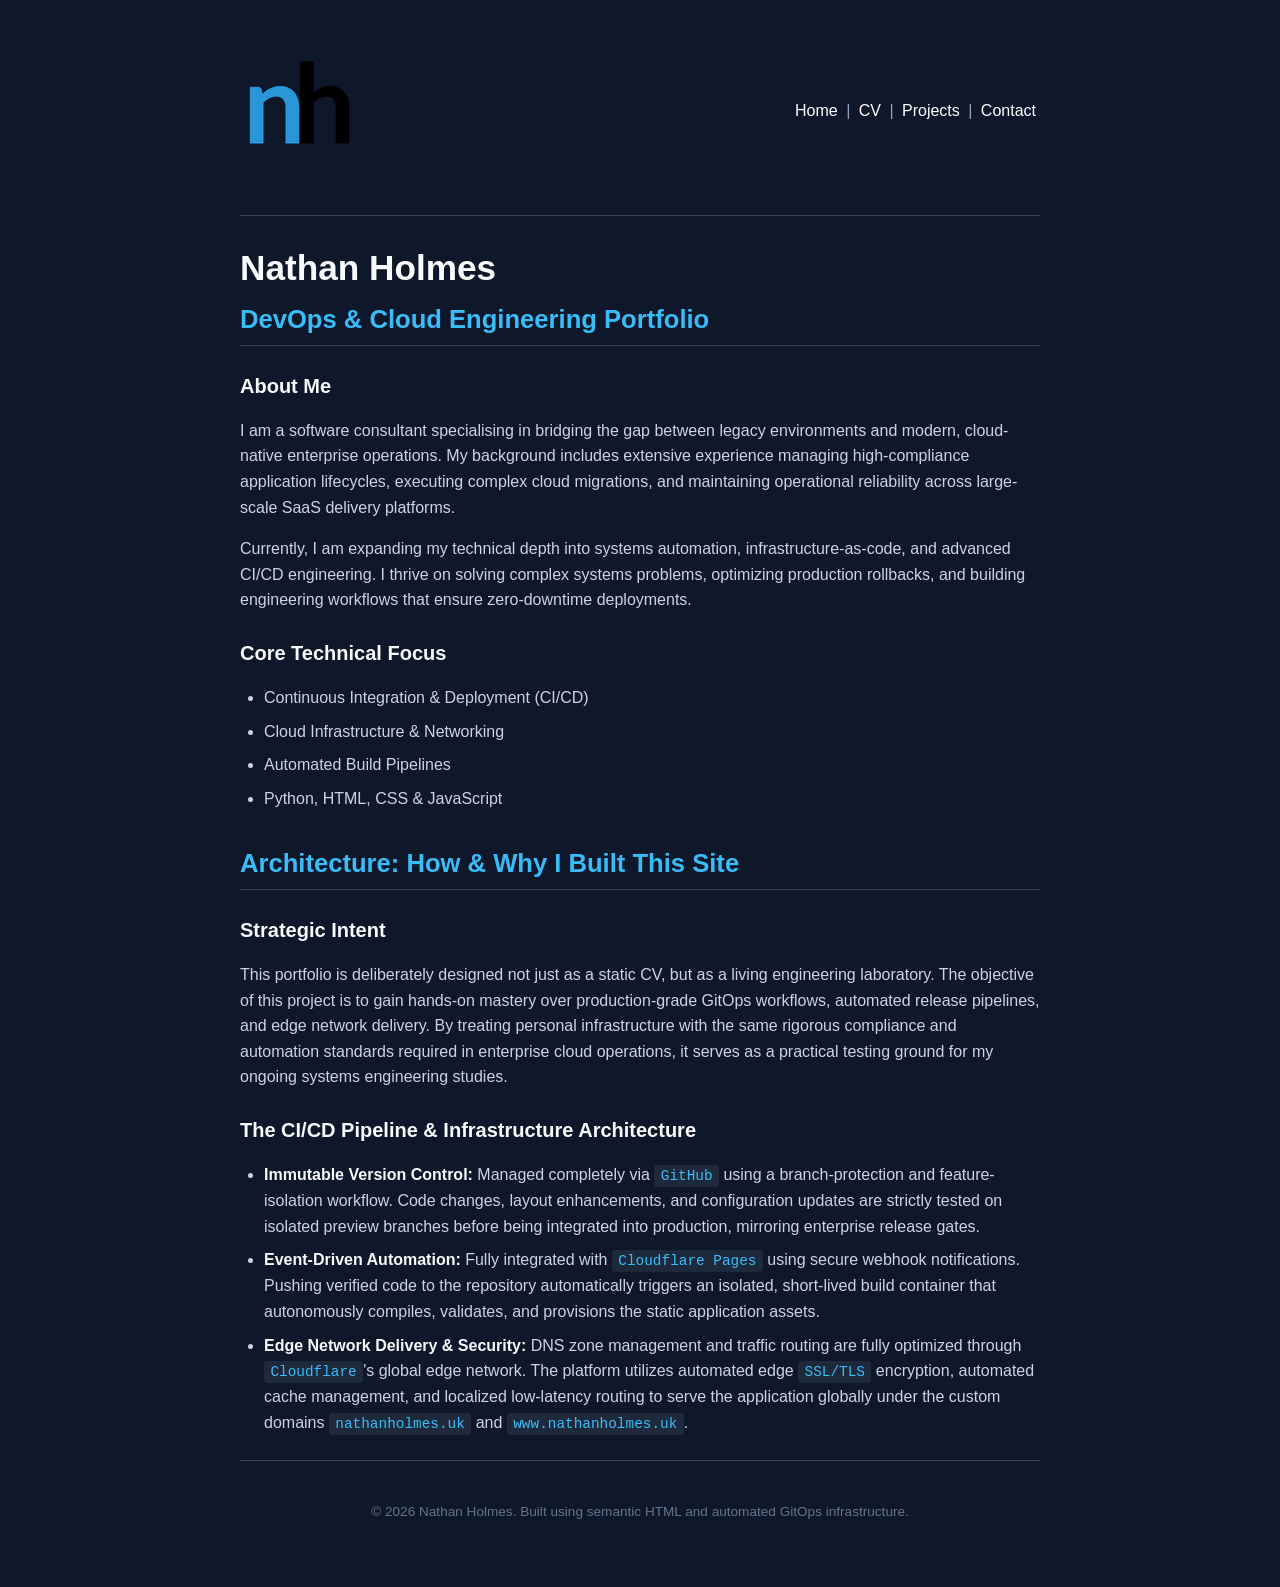
==== index.html @ dfcd30d1 "test change" ====
<!DOCTYPE html>
<html lang="en">
<head>
    <meta charset="UTF-8">
    <meta name="viewport" content="width=device-width, initial-scale=1.0">
    <title>NH | Home</title>
    <link rel="icon" type="image/png" href="favicon.png">
    <link rel="stylesheet" href="style.css">
    <meta name="viewport" content="width=device-width, initial-scale=1.0, maximum-scale=1.0, user-scalable=no">
</head>
<body>
    <div class="container">
<header>
    <!-- Navigation injected automatically by nav.js -->
</header>
<script src="nav.js"></script>
        <hr>

        <main>
            <h1>Nathan Holmes </h1>
            <h2>DevOps & Cloud Engineering Portfolio</h2>
            
            <h3>About Me</h3>
            <p>I am a software consultant specialising in bridging the gap between legacy environments and modern, cloud-native enterprise operations. My background includes extensive experience managing high-compliance application lifecycles, executing complex cloud migrations, and maintaining operational reliability across large-scale SaaS delivery platforms.</p>
            <p>Currently, I am expanding my technical depth into systems automation, infrastructure-as-code, and advanced CI/CD engineering. I thrive on solving complex systems problems, optimizing production rollbacks, and building engineering workflows that ensure zero-downtime deployments.</p>
           
            <h3>Core Technical Focus</h3>
            <ul>
                <li>Continuous Integration & Deployment (CI/CD)</li>
                <li>Cloud Infrastructure & Networking</li>
                <li>Automated Build Pipelines</li>
                <li>Python, HTML, CSS & JavaScript</li>
            </ul>

           <!-- Expanded Engineering Showcase Section -->
            <section id="architecture">
                <h2>Architecture: How & Why I Built This Site</h2>
                
                <h3>Strategic Intent</h3>
                <p>This portfolio is deliberately designed not just as a static CV, but as a living engineering laboratory. The objective of this project is to gain hands-on mastery over production-grade GitOps workflows, automated release pipelines, and edge network delivery. By treating personal infrastructure with the same rigorous compliance and automation standards required in enterprise cloud operations, it serves as a practical testing ground for my ongoing systems engineering studies.</p>
                
                <h3>The CI/CD Pipeline & Infrastructure Architecture</h3>
            <ul>
                <li><strong>Immutable Version Control:</strong> Managed completely via <code>GitHub</code> using a branch-protection and feature-isolation workflow. Code changes, layout enhancements, and configuration updates are strictly tested on isolated preview branches before being integrated into production, mirroring enterprise release gates.</li>
                <li><strong>Event-Driven Automation:</strong> Fully integrated with <code>Cloudflare Pages</code> using secure webhook notifications. Pushing verified code to the repository automatically triggers an isolated, short-lived build container that autonomously compiles, validates, and provisions the static application assets.</li>
                <li><strong>Edge Network Delivery & Security:</strong> DNS zone management and traffic routing are fully optimized through <code>Cloudflare</code>'s global edge network. The platform utilizes automated edge <code>SSL/TLS</code> encryption, automated cache management, and localized low-latency routing to serve the application globally under the custom domains <code>nathanholmes.uk</code> and <code>www.nathanholmes.uk</code>.</li>
            </ul>
            </section>
        </main>
        <hr>
        <footer>
            <p>&copy; 2026 Nathan Holmes. Built using semantic HTML and automated GitOps infrastructure.</p>
        </footer>
    </div>
    <script>
  if ('serviceWorker' in navigator) {
    window.addEventListener('load', () => {
      navigator.serviceWorker.register('/sw.js')
        .then((reg) => console.log('Service Worker registered!', reg))
        .catch((err) => console.log('Service Worker registration failed: ', err));
    });
  }
</script>
</body>
</html>
---- style.css ----
/* Modern Minimalist Dark Theme for Tech/DevOps Portfolio */
:root {
    --bg-color: #0f172a;       /* Deep Slate Blue/Gray */
    --text-color: #cbd5e1;     /* Muted Silver/White */
    --heading-color: #f8fafc;  /* Bright White */
    --accent-color: #38bdf8;   /* Cloud Blue */
    --accent-hover: #0ea5e9;   /* Darker Blue on Hover */
    --border-color: #334155;   /* Subtle divider color */
    --max-width: 800px;
}

* {
    box-sizing: border-box;
}

body {
    background-color: var(--bg-color);
    color: var(--text-color);
    font-family: -apple-system, BlinkMacSystemFont, "Segoe UI", Roboto, Helvetica, Arial, sans-serif;
    line-height: 1.6;
    margin: 0;
    padding: 2rem 1rem;
}

/* Page Layout Container */
.container {
    max-width: var(--max-width);
    margin: 0 auto;
}

/* Header & Navigation Styling */
header nav {
    padding: 0.5rem 0;
    font-size: 1.1rem;
}

header nav a {
    color: var(--text-color);
    text-decoration: none;
    font-weight: 500;
    padding: 0 0.25rem;
    transition: color 0.2s ease;
}

header nav a:hover {
    color: var(--accent-color);
}

/* Headings */
h1, h2, h3, h4 {
    color: var(--heading-color);
    font-weight: 600;
    margin-top: 1.5rem;
    margin-bottom: 0.5rem;
}

h1 { font-size: 2.2rem; margin-top: 0; margin-bottom: 0.2rem; } /* Tighter bottom margin */
h2 { font-size: 1.6rem; color: var(--accent-color); border-bottom: 1px solid var(--border-color); padding-bottom: 0.3rem; margin-top: 2rem;}
h3 { font-size: 1.25rem; }
h4 { font-size: 1.1rem; color: #94a3b8; margin-bottom: 0.25rem; }

/* Specific fix: Targets only the subtitle h2 immediately following the h1 name */
h1 + h2 {
    margin-top: 0; 
}

/* Links */
a {
    color: var(--accent-color);
    text-decoration: none;
    transition: color 0.2s ease;
}

a:hover {
    color: var(--accent-hover);
    text-decoration: underline;
}

/* Lists and Lists Items */
ul {
    padding-left: 1.5rem;
    margin-bottom: 1.5rem;
}

li {
    margin-bottom: 0.5rem;
}

li strong {
    color: var(--heading-color);
}

/* Clean up legacy <hr> lines into elegant borders */
hr {
    border: 0;
    height: 1px;
    background-color: var(--border-color);
    margin: 1.5rem 0;
}

/* Resume Specific Styling */
article {
    margin-bottom: 2rem;
}

em {
    color: #94a3b8;
    font-style: normal;
}
/* Footer Customization */
footer {
    padding: 1rem 0 2rem 0;
    text-align: center;
}

footer p {
    font-size: 0.85rem;
    color: #64748b; /* Muted gray text */
    margin: 0;
}
/* Smooth Navigation Links */
nav a {
    color: #38bdf8; /* Sleek sky blue for links */
    text-decoration: none;
    transition: color 0.2s ease-in-out;
}

nav a:hover {
    color: #60a5fa; /* Changes to a lighter blue on hover */
    text-underline-offset: 4px;
    text-decoration: underline;
}
/* Inline Code Keywords */
code {
    font-family: 'Courier New', Courier, monospace;
    background-color: #1e293b; /* Slightly lighter slate background than your main dark page */
    color: #38bdf8;            /* That same sleek sky blue to match your links */
    padding: 0.2rem 0.4rem;    /* Tiny bit of breathing room around the word */
    border-radius: 4px;        /* Soft rounded corners */
    font-size: 0.9em;          /* Scales perfectly with your regular paragraph size */
}
/* Header Flexbox Layout Setup */
.site-header {
    display: flex;
    justify-content: space-between;
    align-items: center;
    padding: 15px 0;
    margin-bottom: 25px;
}

/* Logo Sizing Control */
.header-logo a {
    display: inline-block;
}

#main-logo {
    height: 120px; /* Constrains the logo height cleanly */
    width: auto;  /* Maintains proper image proportions */
    display: block;
}

/* Nav Menu Constraints */
.header-nav {
    font-size: 1rem;
    color: #94a3b8;
}

.header-nav a {
    color: #ffffff;
    text-decoration: none;
    transition: color 0.2s ease;
}

.header-nav a:hover {
    color: #38bdf8; /* Subtle blue highlight on hover */
}
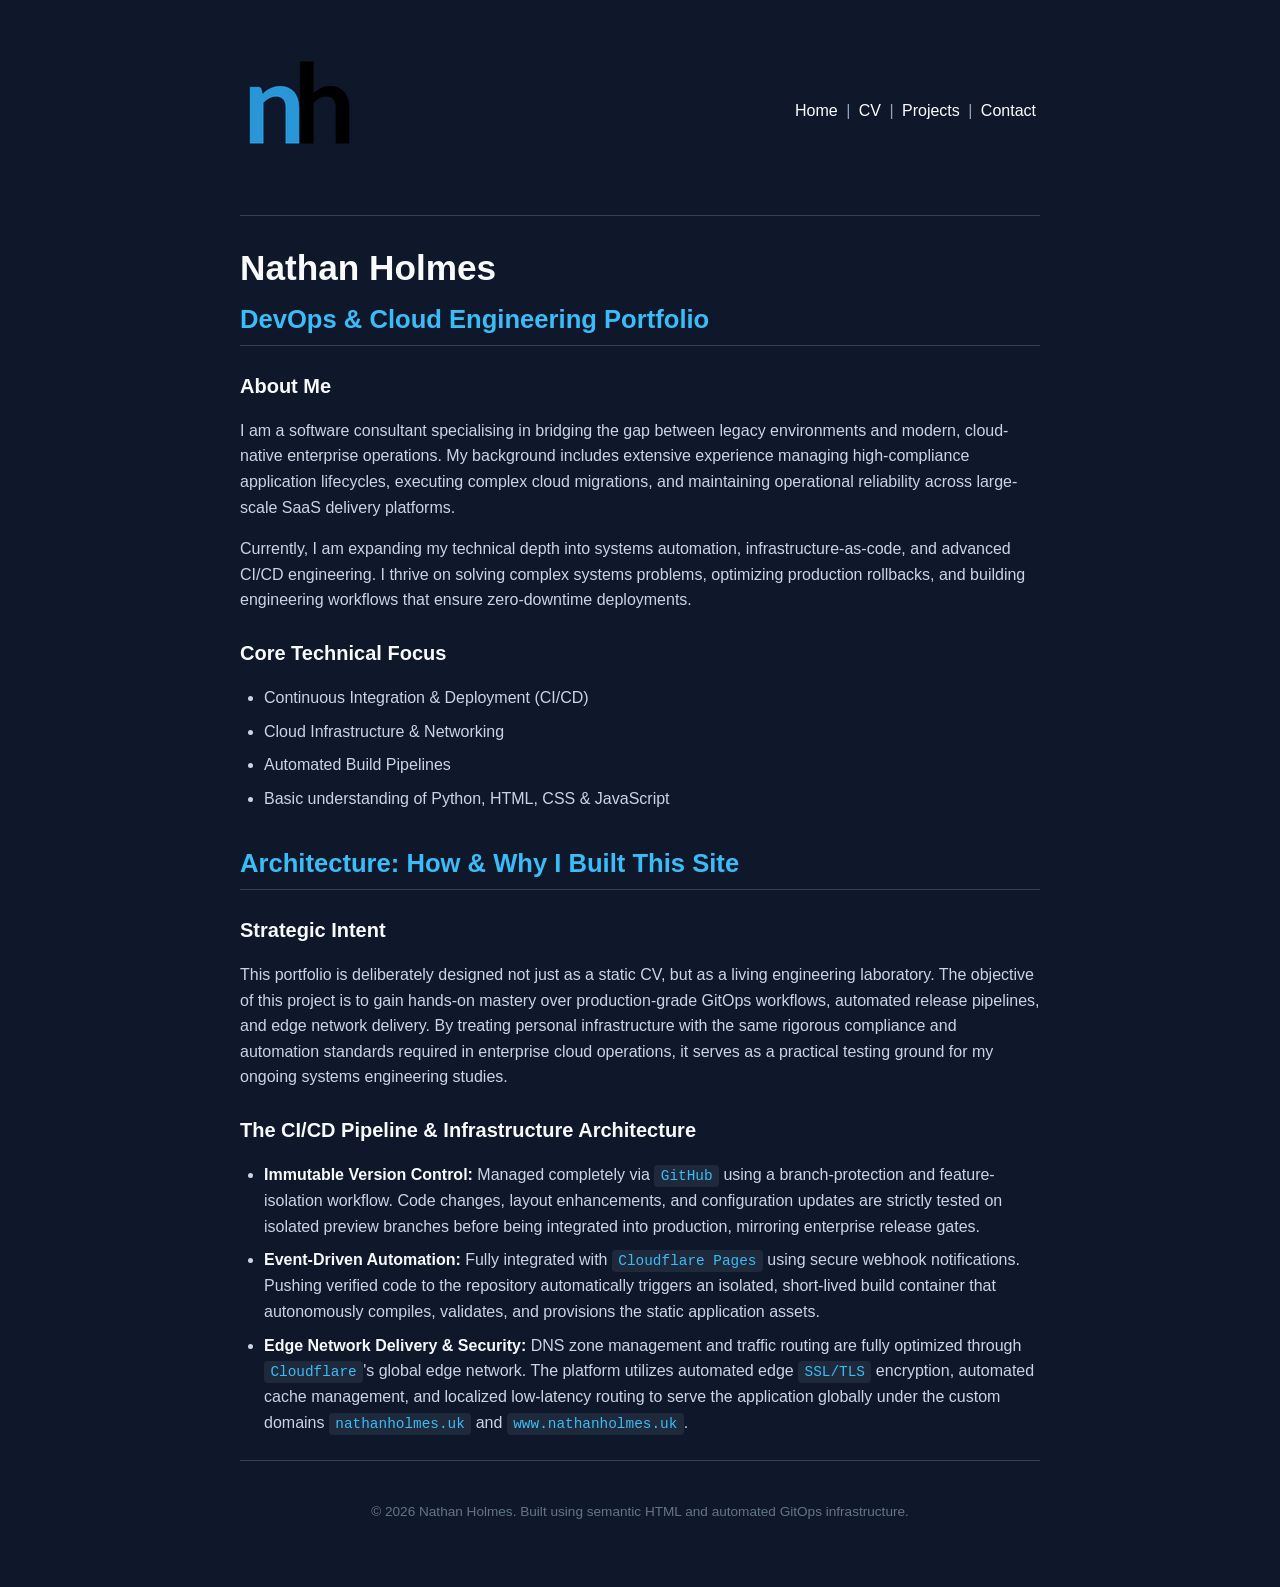
==== commit 50500634: "Update index.html" ====
--- a/index.html
+++ b/index.html
@@ -29,7 +29,7 @@
                 <li>Continuous Integration & Deployment (CI/CD)</li>
                 <li>Cloud Infrastructure & Networking</li>
                 <li>Automated Build Pipelines</li>
-                <li>Python, HTML, CSS & JavaScript</li>
+                <li>Basic understanding of Python, HTML, CSS & JavaScript</li>
             </ul>
 
            <!-- Expanded Engineering Showcase Section -->
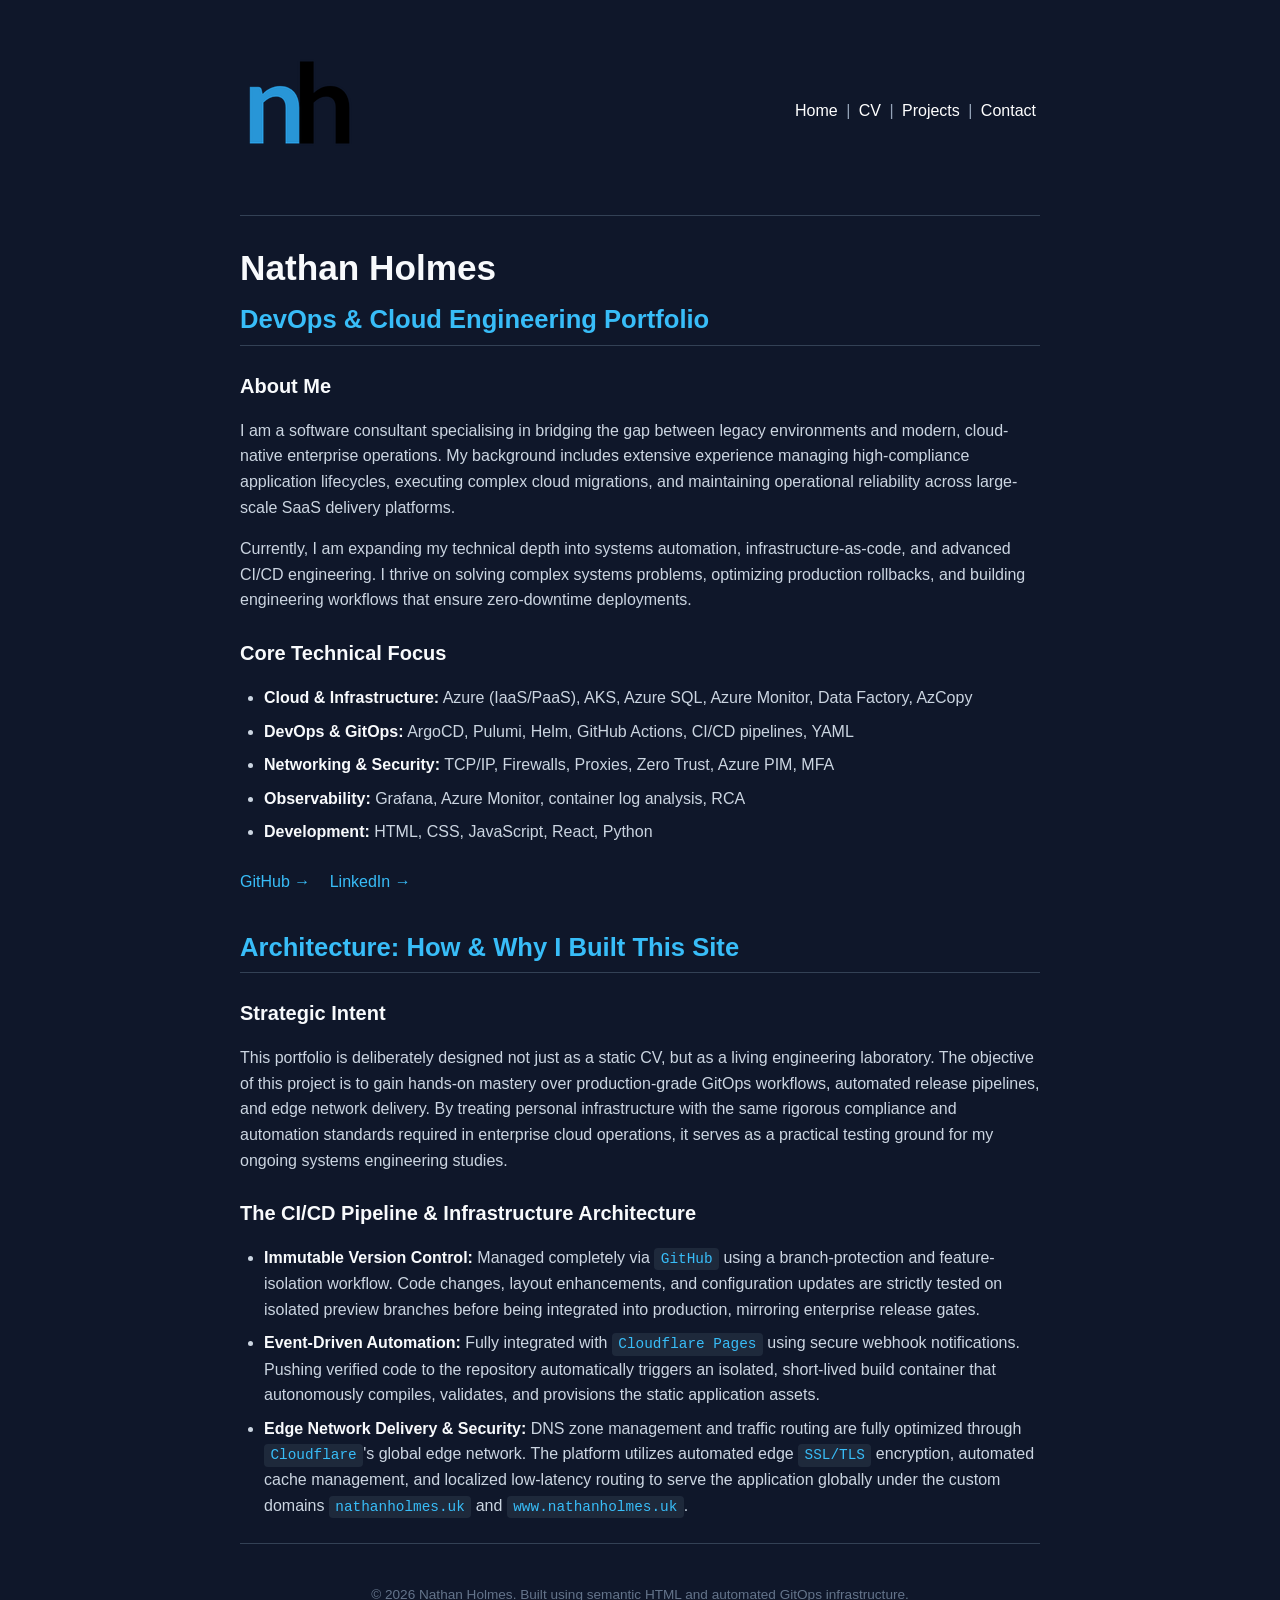
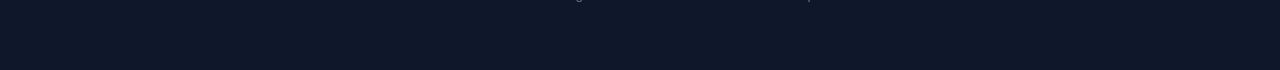
==== commit 697f8732: "feat: update projects, SEO meta tags, and CV improvements - Rename Snooker Scoreboard card to BaizeB" ====
--- a/index.html
+++ b/index.html
@@ -3,10 +3,15 @@
 <head>
     <meta charset="UTF-8">
     <meta name="viewport" content="width=device-width, initial-scale=1.0">
-    <title>NH | Home</title>
+    <title>Nathan Holmes | DevOps &amp; Cloud Engineer</title>
+    <meta name="description" content="Portfolio of Nathan Holmes — DevOps and Cloud Operations Engineer specialising in Azure, Kubernetes, CI/CD, and cloud-native infrastructure.">
+    <meta property="og:title" content="Nathan Holmes | DevOps & Cloud Engineer">
+    <meta property="og:description" content="Portfolio of Nathan Holmes — DevOps and Cloud Operations Engineer specialising in Azure, Kubernetes, CI/CD, and cloud-native infrastructure.">
+    <meta property="og:url" content="https://nathanholmes.uk/">
+    <meta property="og:type" content="website">
+    <meta property="og:image" content="https://nathanholmes.uk/images/og-image.png">
     <link rel="icon" type="image/png" href="favicon.png">
     <link rel="stylesheet" href="style.css">
-    <meta name="viewport" content="width=device-width, initial-scale=1.0, maximum-scale=1.0, user-scalable=no">
 </head>
 <body>
     <div class="container">
@@ -26,11 +31,17 @@
            
             <h3>Core Technical Focus</h3>
             <ul>
-                <li>Continuous Integration & Deployment (CI/CD)</li>
-                <li>Cloud Infrastructure & Networking</li>
-                <li>Automated Build Pipelines</li>
-                <li>Basic understanding of Python, HTML, CSS & JavaScript</li>
+                <li><strong>Cloud & Infrastructure:</strong> Azure (IaaS/PaaS), AKS, Azure SQL, Azure Monitor, Data Factory, AzCopy</li>
+                <li><strong>DevOps & GitOps:</strong> ArgoCD, Pulumi, Helm, GitHub Actions, CI/CD pipelines, YAML</li>
+                <li><strong>Networking & Security:</strong> TCP/IP, Firewalls, Proxies, Zero Trust, Azure PIM, MFA</li>
+                <li><strong>Observability:</strong> Grafana, Azure Monitor, container log analysis, RCA</li>
+                <li><strong>Development:</strong> HTML, CSS, JavaScript, React, Python</li>
             </ul>
+
+            <p>
+                <a href="https://github.com/nholmes-dev" target="_blank" rel="noopener noreferrer" style="margin-right: 15px;">GitHub &rarr;</a>
+                <a href="https://www.linkedin.com/in/nathan-holmes-in/" target="_blank" rel="noopener noreferrer">LinkedIn &rarr;</a>
+            </p>
 
            <!-- Expanded Engineering Showcase Section -->
             <section id="architecture">
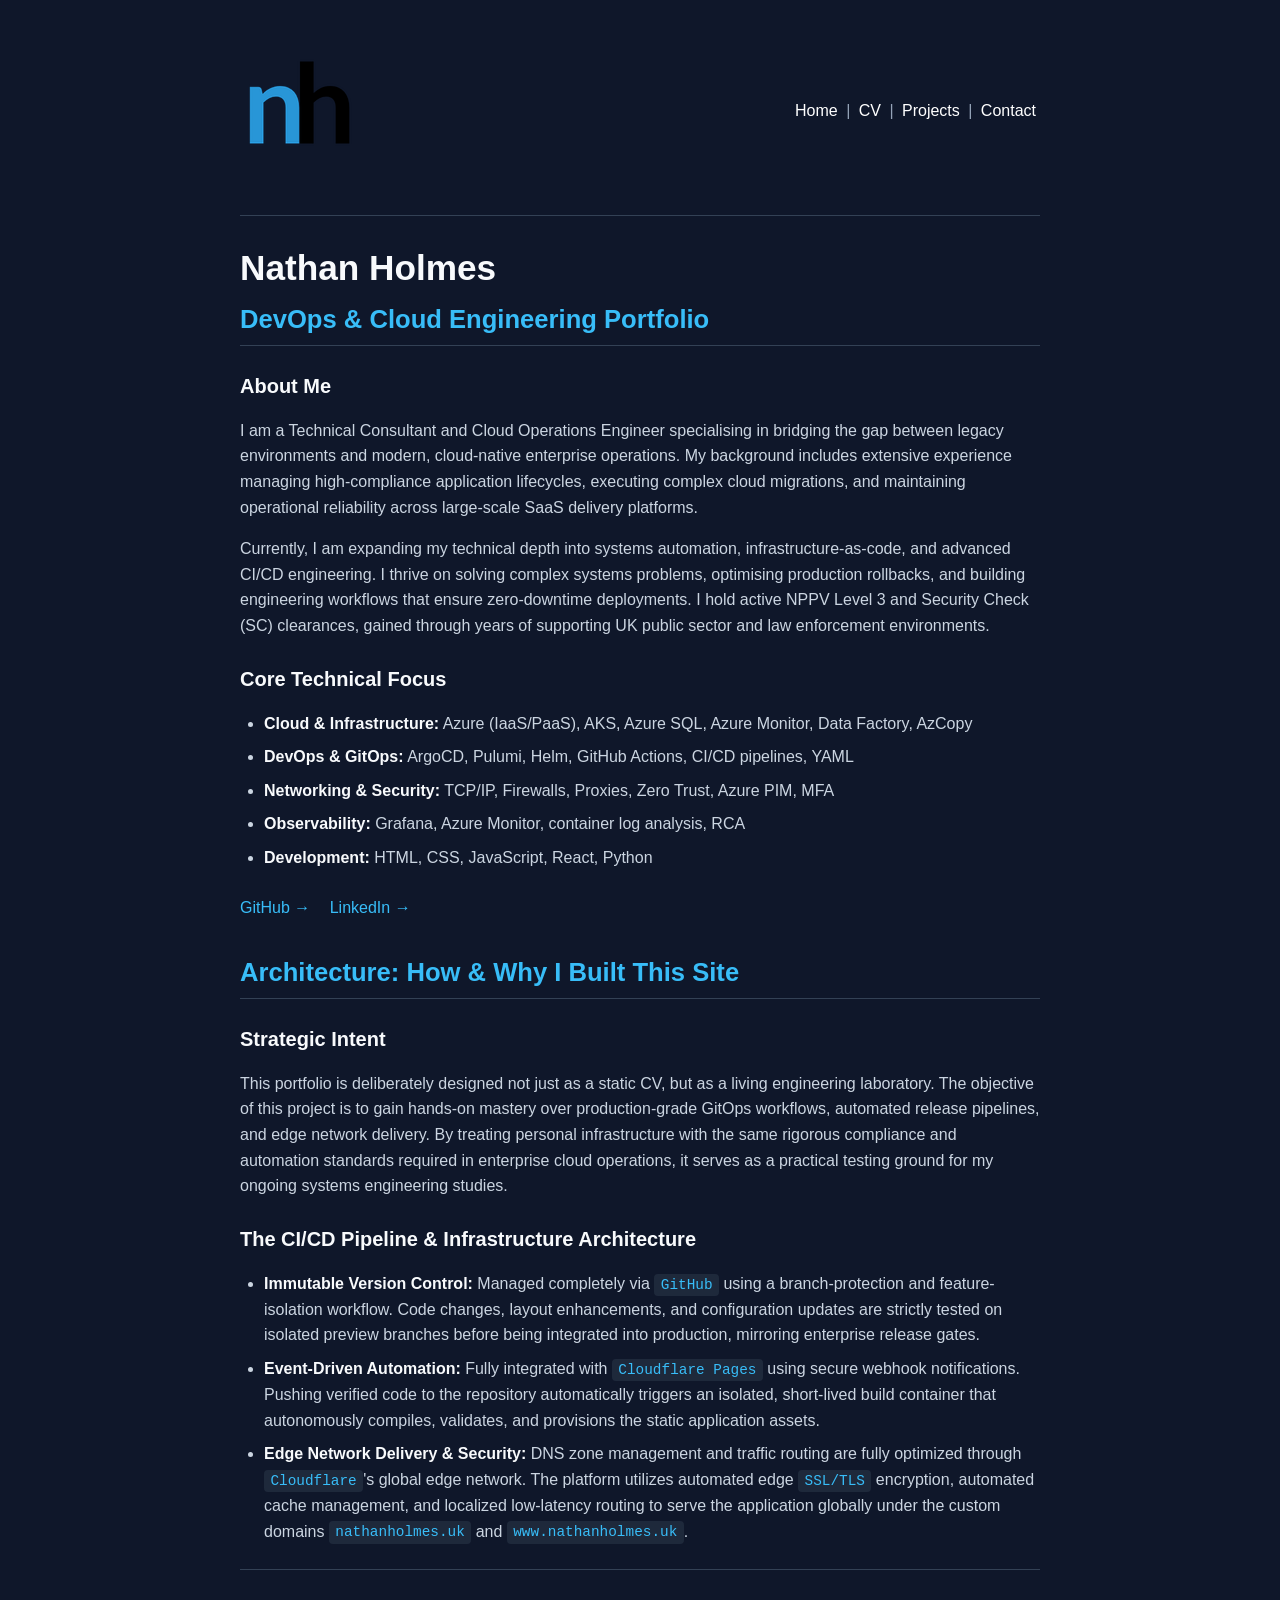
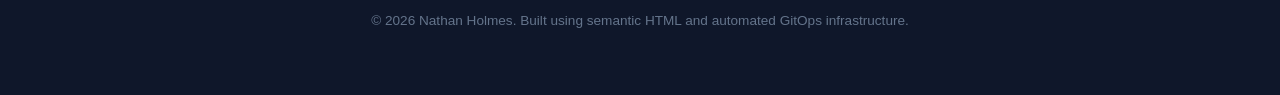
==== commit e37fa9a3: "fix: correct American spelling, job title, clearance mention on home page - optimizing -> optimising" ====
--- a/index.html
+++ b/index.html
@@ -22,12 +22,12 @@
         <hr>
 
         <main>
-            <h1>Nathan Holmes </h1>
+            <h1>Nathan Holmes</h1>
             <h2>DevOps & Cloud Engineering Portfolio</h2>
-            
+
             <h3>About Me</h3>
-            <p>I am a software consultant specialising in bridging the gap between legacy environments and modern, cloud-native enterprise operations. My background includes extensive experience managing high-compliance application lifecycles, executing complex cloud migrations, and maintaining operational reliability across large-scale SaaS delivery platforms.</p>
-            <p>Currently, I am expanding my technical depth into systems automation, infrastructure-as-code, and advanced CI/CD engineering. I thrive on solving complex systems problems, optimizing production rollbacks, and building engineering workflows that ensure zero-downtime deployments.</p>
+            <p>I am a Technical Consultant and Cloud Operations Engineer specialising in bridging the gap between legacy environments and modern, cloud-native enterprise operations. My background includes extensive experience managing high-compliance application lifecycles, executing complex cloud migrations, and maintaining operational reliability across large-scale SaaS delivery platforms.</p>
+            <p>Currently, I am expanding my technical depth into systems automation, infrastructure-as-code, and advanced CI/CD engineering. I thrive on solving complex systems problems, optimising production rollbacks, and building engineering workflows that ensure zero-downtime deployments. I hold active NPPV Level 3 and Security Check (SC) clearances, gained through years of supporting UK public sector and law enforcement environments.</p>
            
             <h3>Core Technical Focus</h3>
             <ul>
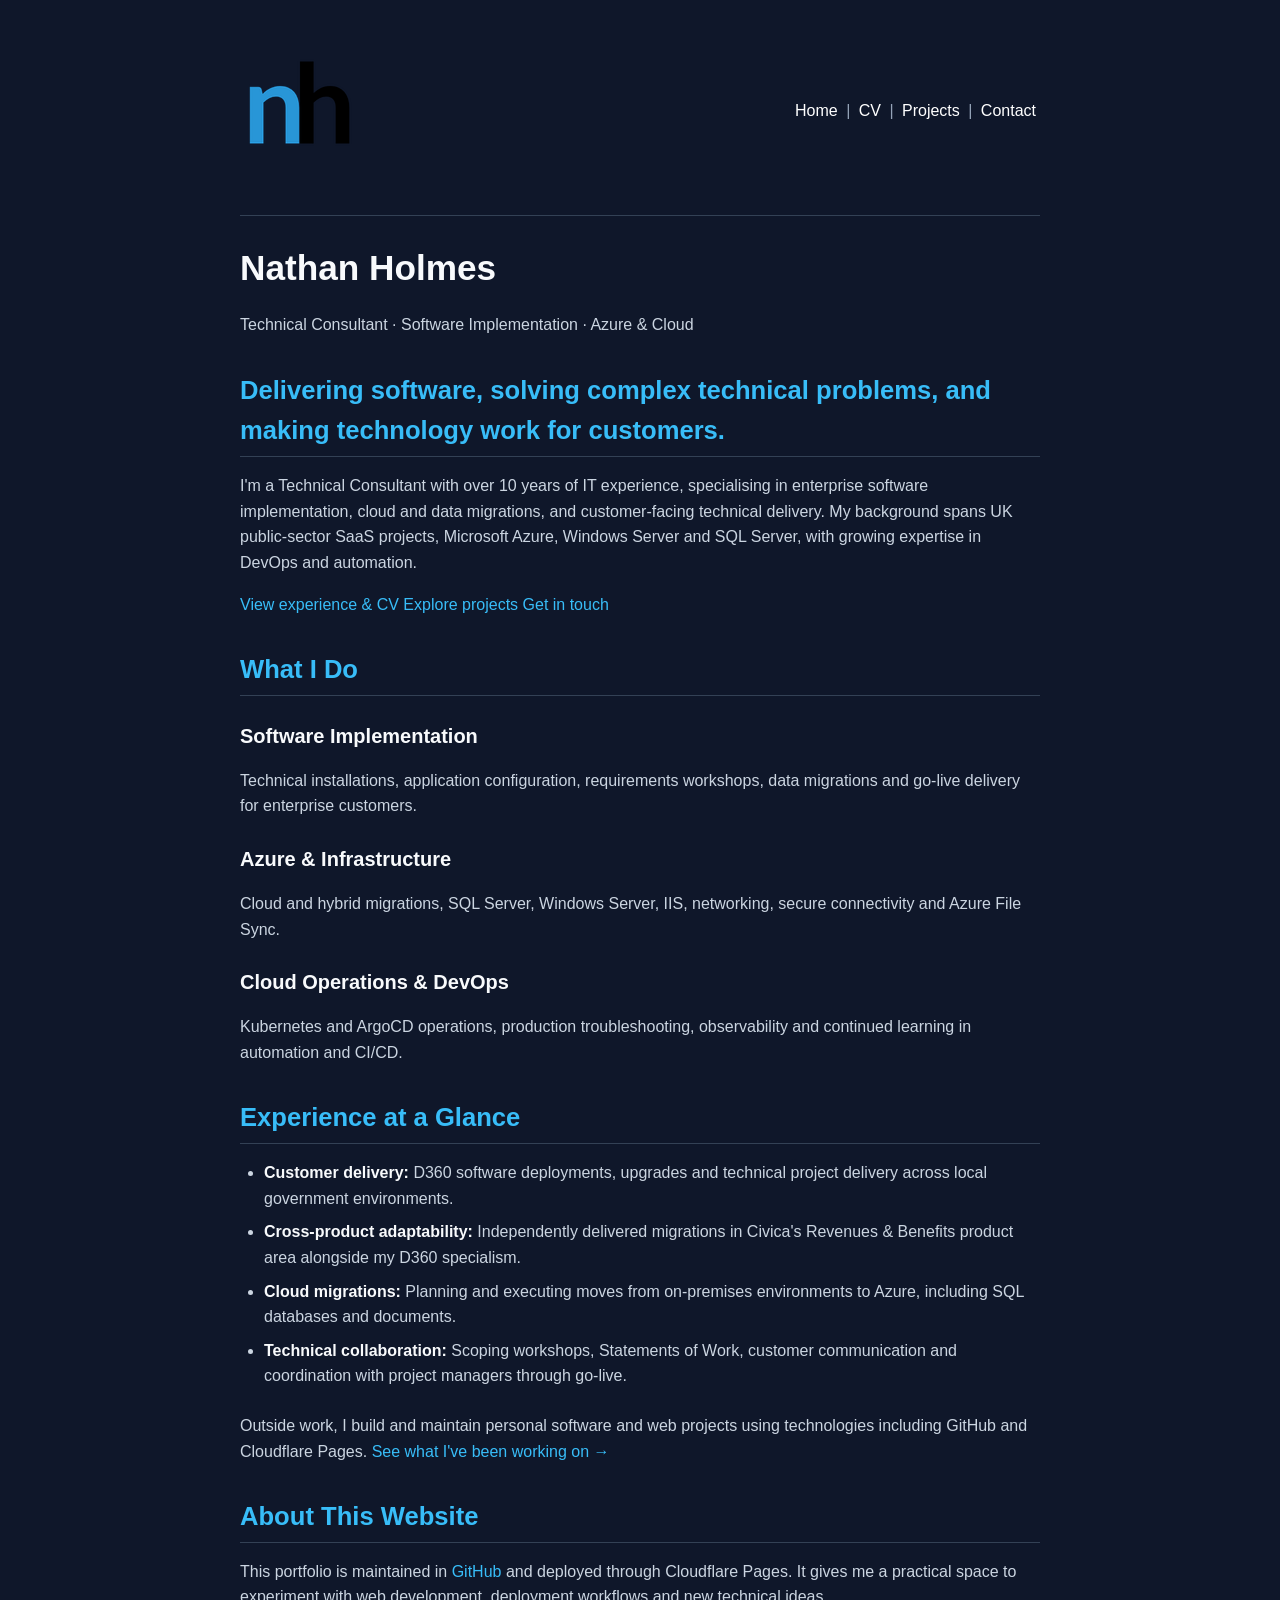
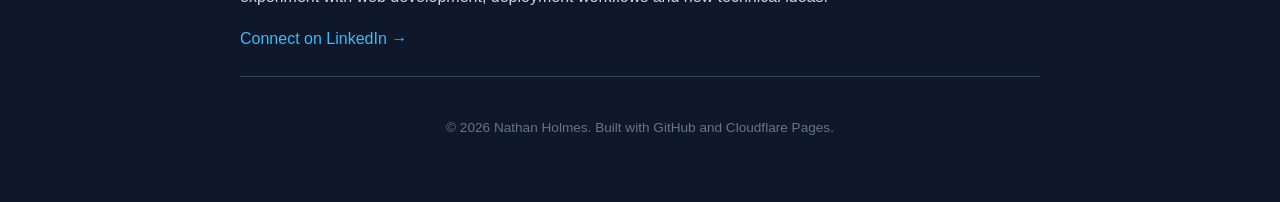
==== commit 1f778754: "Refresh homepage for implementation, cloud and DevOps career paths" ====
--- a/index.html
+++ b/index.html
@@ -3,10 +3,10 @@
 <head>
     <meta charset="UTF-8">
     <meta name="viewport" content="width=device-width, initial-scale=1.0">
-    <title>Nathan Holmes | DevOps &amp; Cloud Engineer</title>
-    <meta name="description" content="Portfolio of Nathan Holmes — DevOps and Cloud Operations Engineer specialising in Azure, Kubernetes, CI/CD, and cloud-native infrastructure.">
-    <meta property="og:title" content="Nathan Holmes | DevOps & Cloud Engineer">
-    <meta property="og:description" content="Portfolio of Nathan Holmes — DevOps and Cloud Operations Engineer specialising in Azure, Kubernetes, CI/CD, and cloud-native infrastructure.">
+    <title>Nathan Holmes | Technical Consultant, Software Implementation &amp; Cloud</title>
+    <meta name="description" content="Nathan Holmes: Technical Consultant specialising in software implementation, customer delivery, Azure, cloud migrations and DevOps.">
+    <meta property="og:title" content="Nathan Holmes | Technical Consultant, Software Implementation & Cloud">
+    <meta property="og:description" content="Nathan Holmes: Technical Consultant specialising in software implementation, customer delivery, Azure, cloud migrations and DevOps.">
     <meta property="og:url" content="https://nathanholmes.uk/">
     <meta property="og:type" content="website">
     <meta property="og:image" content="https://nathanholmes.uk/images/og-image.png">
@@ -23,44 +23,47 @@
 
         <main>
             <h1>Nathan Holmes</h1>
-            <h2>DevOps & Cloud Engineering Portfolio</h2>
+            <p class="eyebrow">Technical Consultant · Software Implementation · Azure &amp; Cloud</p>
+            <h2 class="hero-title">Delivering software, solving complex technical problems, and making technology work for customers.</h2>
+            <p class="intro">I'm a Technical Consultant with over 10 years of IT experience, specialising in enterprise software implementation, cloud and data migrations, and customer-facing technical delivery. My background spans UK public-sector SaaS projects, Microsoft Azure, Windows Server and SQL Server, with growing expertise in DevOps and automation.</p>
+            <div class="actions">
+                <a class="button button-primary" href="/cv">View experience &amp; CV</a>
+                <a class="button button-outline" href="/projects">Explore projects</a>
+                <a class="button button-outline" href="/contact">Get in touch</a>
+            </div>
 
-            <h3>About Me</h3>
-            <p>I am a Technical Consultant and Cloud Operations Engineer specialising in bridging the gap between legacy environments and modern, cloud-native enterprise operations. My background includes extensive experience managing high-compliance application lifecycles, executing complex cloud migrations, and maintaining operational reliability across large-scale SaaS delivery platforms.</p>
-            <p>Currently, I am expanding my technical depth into systems automation, infrastructure-as-code, and advanced CI/CD engineering. I thrive on solving complex systems problems, optimising production rollbacks, and building engineering workflows that ensure zero-downtime deployments. I hold active NPPV Level 3 and Security Check (SC) clearances, gained through years of supporting UK public sector and law enforcement environments.</p>
-           
-            <h3>Core Technical Focus</h3>
+            <h2>What I Do</h2>
+            <div class="focus-grid">
+                <section class="focus-card">
+                    <h3>Software Implementation</h3>
+                    <p>Technical installations, application configuration, requirements workshops, data migrations and go-live delivery for enterprise customers.</p>
+                </section>
+                <section class="focus-card">
+                    <h3>Azure &amp; Infrastructure</h3>
+                    <p>Cloud and hybrid migrations, SQL Server, Windows Server, IIS, networking, secure connectivity and Azure File Sync.</p>
+                </section>
+                <section class="focus-card">
+                    <h3>Cloud Operations &amp; DevOps</h3>
+                    <p>Kubernetes and ArgoCD operations, production troubleshooting, observability and continued learning in automation and CI/CD.</p>
+                </section>
+            </div>
+
+            <h2>Experience at a Glance</h2>
             <ul>
-                <li><strong>Cloud & Infrastructure:</strong> Azure (IaaS/PaaS), AKS, Azure SQL, Azure Monitor, Data Factory, AzCopy</li>
-                <li><strong>DevOps & GitOps:</strong> ArgoCD, Pulumi, Helm, GitHub Actions, CI/CD pipelines, YAML</li>
-                <li><strong>Networking & Security:</strong> TCP/IP, Firewalls, Proxies, Zero Trust, Azure PIM, MFA</li>
-                <li><strong>Observability:</strong> Grafana, Azure Monitor, container log analysis, RCA</li>
-                <li><strong>Development:</strong> HTML, CSS, JavaScript, React, Python</li>
+                <li><strong>Customer delivery:</strong> D360 software deployments, upgrades and technical project delivery across local government environments.</li>
+                <li><strong>Cross-product adaptability:</strong> Independently delivered migrations in Civica's Revenues &amp; Benefits product area alongside my D360 specialism.</li>
+                <li><strong>Cloud migrations:</strong> Planning and executing moves from on-premises environments to Azure, including SQL databases and documents.</li>
+                <li><strong>Technical collaboration:</strong> Scoping workshops, Statements of Work, customer communication and coordination with project managers through go-live.</li>
             </ul>
+            <p>Outside work, I build and maintain personal software and web projects using technologies including GitHub and Cloudflare Pages. <a href="/projects">See what I've been working on &rarr;</a></p>
 
-            <p>
-                <a href="https://github.com/nholmes-dev" target="_blank" rel="noopener noreferrer" style="margin-right: 15px;">GitHub &rarr;</a>
-                <a href="https://www.linkedin.com/in/nathan-holmes-in/" target="_blank" rel="noopener noreferrer">LinkedIn &rarr;</a>
-            </p>
-
-           <!-- Expanded Engineering Showcase Section -->
-            <section id="architecture">
-                <h2>Architecture: How & Why I Built This Site</h2>
-                
-                <h3>Strategic Intent</h3>
-                <p>This portfolio is deliberately designed not just as a static CV, but as a living engineering laboratory. The objective of this project is to gain hands-on mastery over production-grade GitOps workflows, automated release pipelines, and edge network delivery. By treating personal infrastructure with the same rigorous compliance and automation standards required in enterprise cloud operations, it serves as a practical testing ground for my ongoing systems engineering studies.</p>
-                
-                <h3>The CI/CD Pipeline & Infrastructure Architecture</h3>
-            <ul>
-                <li><strong>Immutable Version Control:</strong> Managed completely via <code>GitHub</code> using a branch-protection and feature-isolation workflow. Code changes, layout enhancements, and configuration updates are strictly tested on isolated preview branches before being integrated into production, mirroring enterprise release gates.</li>
-                <li><strong>Event-Driven Automation:</strong> Fully integrated with <code>Cloudflare Pages</code> using secure webhook notifications. Pushing verified code to the repository automatically triggers an isolated, short-lived build container that autonomously compiles, validates, and provisions the static application assets.</li>
-                <li><strong>Edge Network Delivery & Security:</strong> DNS zone management and traffic routing are fully optimized through <code>Cloudflare</code>'s global edge network. The platform utilizes automated edge <code>SSL/TLS</code> encryption, automated cache management, and localized low-latency routing to serve the application globally under the custom domains <code>nathanholmes.uk</code> and <code>www.nathanholmes.uk</code>.</li>
-            </ul>
-            </section>
+            <h2>About This Website</h2>
+            <p>This portfolio is maintained in <a href="https://github.com/nholmes-dev" target="_blank" rel="noopener noreferrer">GitHub</a> and deployed through Cloudflare Pages. It gives me a practical space to experiment with web development, deployment workflows and new technical ideas.</p>
+            <p><a href="https://www.linkedin.com/in/nathan-holmes-in/" target="_blank" rel="noopener noreferrer">Connect on LinkedIn &rarr;</a></p>
         </main>
         <hr>
         <footer>
-            <p>&copy; 2026 Nathan Holmes. Built using semantic HTML and automated GitOps infrastructure.</p>
+            <p>&copy; 2026 Nathan Holmes. Built with GitHub and Cloudflare Pages.</p>
         </footer>
     </div>
     <script>
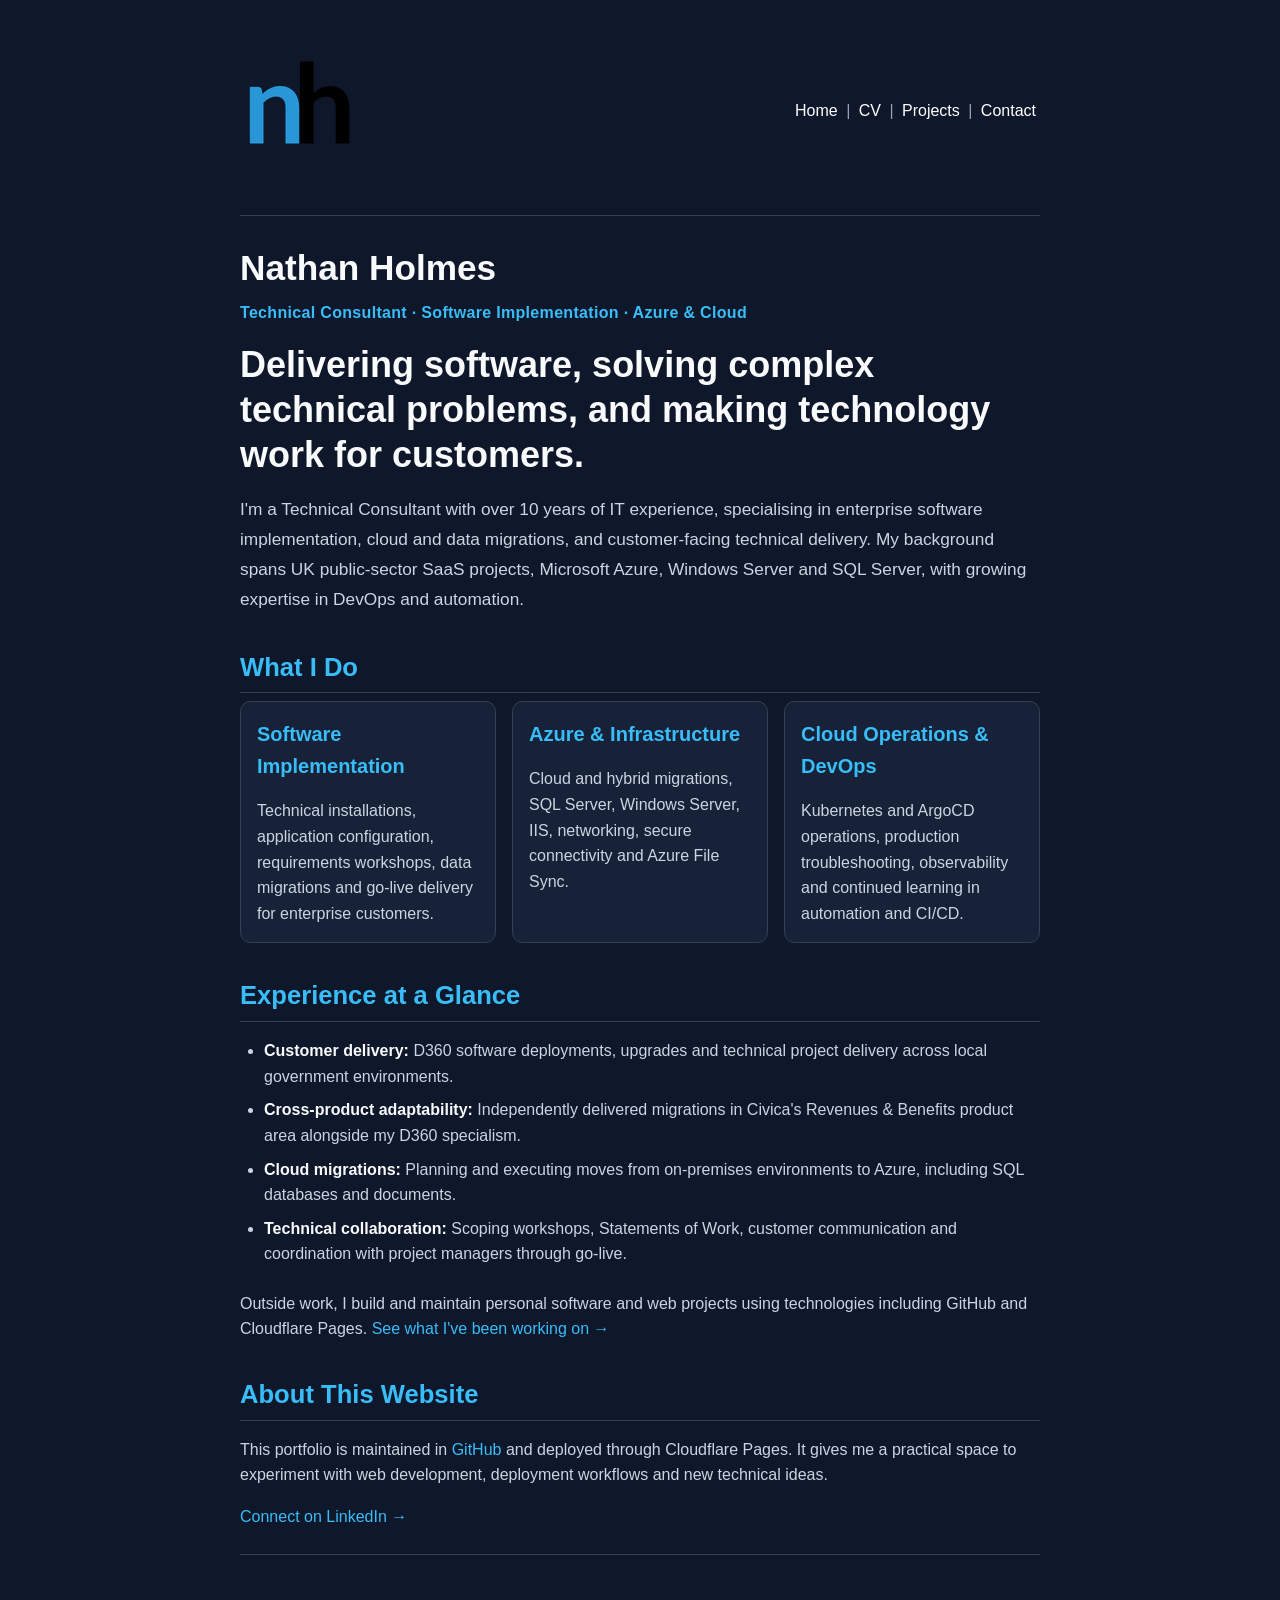
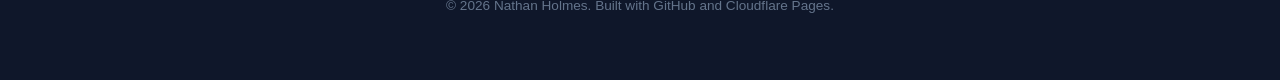
==== commit 27ec6fe5: "Remove redundant homepage action buttons" ====
--- a/index.html
+++ b/index.html
@@ -26,13 +26,8 @@
             <p class="eyebrow">Technical Consultant · Software Implementation · Azure &amp; Cloud</p>
             <h2 class="hero-title">Delivering software, solving complex technical problems, and making technology work for customers.</h2>
             <p class="intro">I'm a Technical Consultant with over 10 years of IT experience, specialising in enterprise software implementation, cloud and data migrations, and customer-facing technical delivery. My background spans UK public-sector SaaS projects, Microsoft Azure, Windows Server and SQL Server, with growing expertise in DevOps and automation.</p>
-            <div class="actions">
-                <a class="button button-primary" href="/cv">View experience &amp; CV</a>
-                <a class="button button-outline" href="/projects">Explore projects</a>
-                <a class="button button-outline" href="/contact">Get in touch</a>
-            </div>
 
-            <h2>What I Do</h2>
+<h2>What I Do</h2>
             <div class="focus-grid">
                 <section class="focus-card">
                     <h3>Software Implementation</h3>
--- a/style.css
+++ b/style.css
@@ -174,3 +174,20 @@
 .header-nav a:hover {
     color: #38bdf8; /* Subtle blue highlight on hover */
 }
+
+/* Career portfolio introduction and responsive expertise cards */
+.eyebrow { color: var(--accent-color); font-weight: 600; letter-spacing: .02em; margin: .25rem 0 1rem; }
+.hero-title { color: var(--heading-color); border: 0; margin: .5rem 0 1rem; padding: 0; font-size: clamp(1.6rem, 4vw, 2.25rem); line-height: 1.25; }
+.intro { font-size: 1.08rem; line-height: 1.75; }
+.actions { display: flex; flex-wrap: wrap; gap: .75rem; margin: 1.5rem 0 2.5rem; }
+.button { display: inline-block; padding: .65rem 1rem; border-radius: .5rem; font-weight: 600; text-decoration: none; }
+.button:hover { text-decoration: none; }
+.button-primary { background: #0284c7; color: #fff; }
+.button-primary:hover { background: #0369a1; color: #fff; }
+.button-outline { border: 1px solid var(--border-color); color: var(--heading-color); }
+.button-outline:hover { border-color: var(--accent-color); color: var(--accent-color); }
+.focus-grid { display: grid; grid-template-columns: repeat(auto-fit, minmax(220px, 1fr)); gap: 1rem; }
+.focus-card { padding: 1rem; border: 1px solid var(--border-color); border-radius: .65rem; background: #172238; }
+.focus-card h3 { margin-top: 0; color: var(--accent-color); }
+.focus-card p { margin-bottom: 0; }
+@media(max-width: 600px) { .site-header { flex-wrap: wrap; } #main-logo { height: 85px; } .header-nav { font-size: .95rem; } }
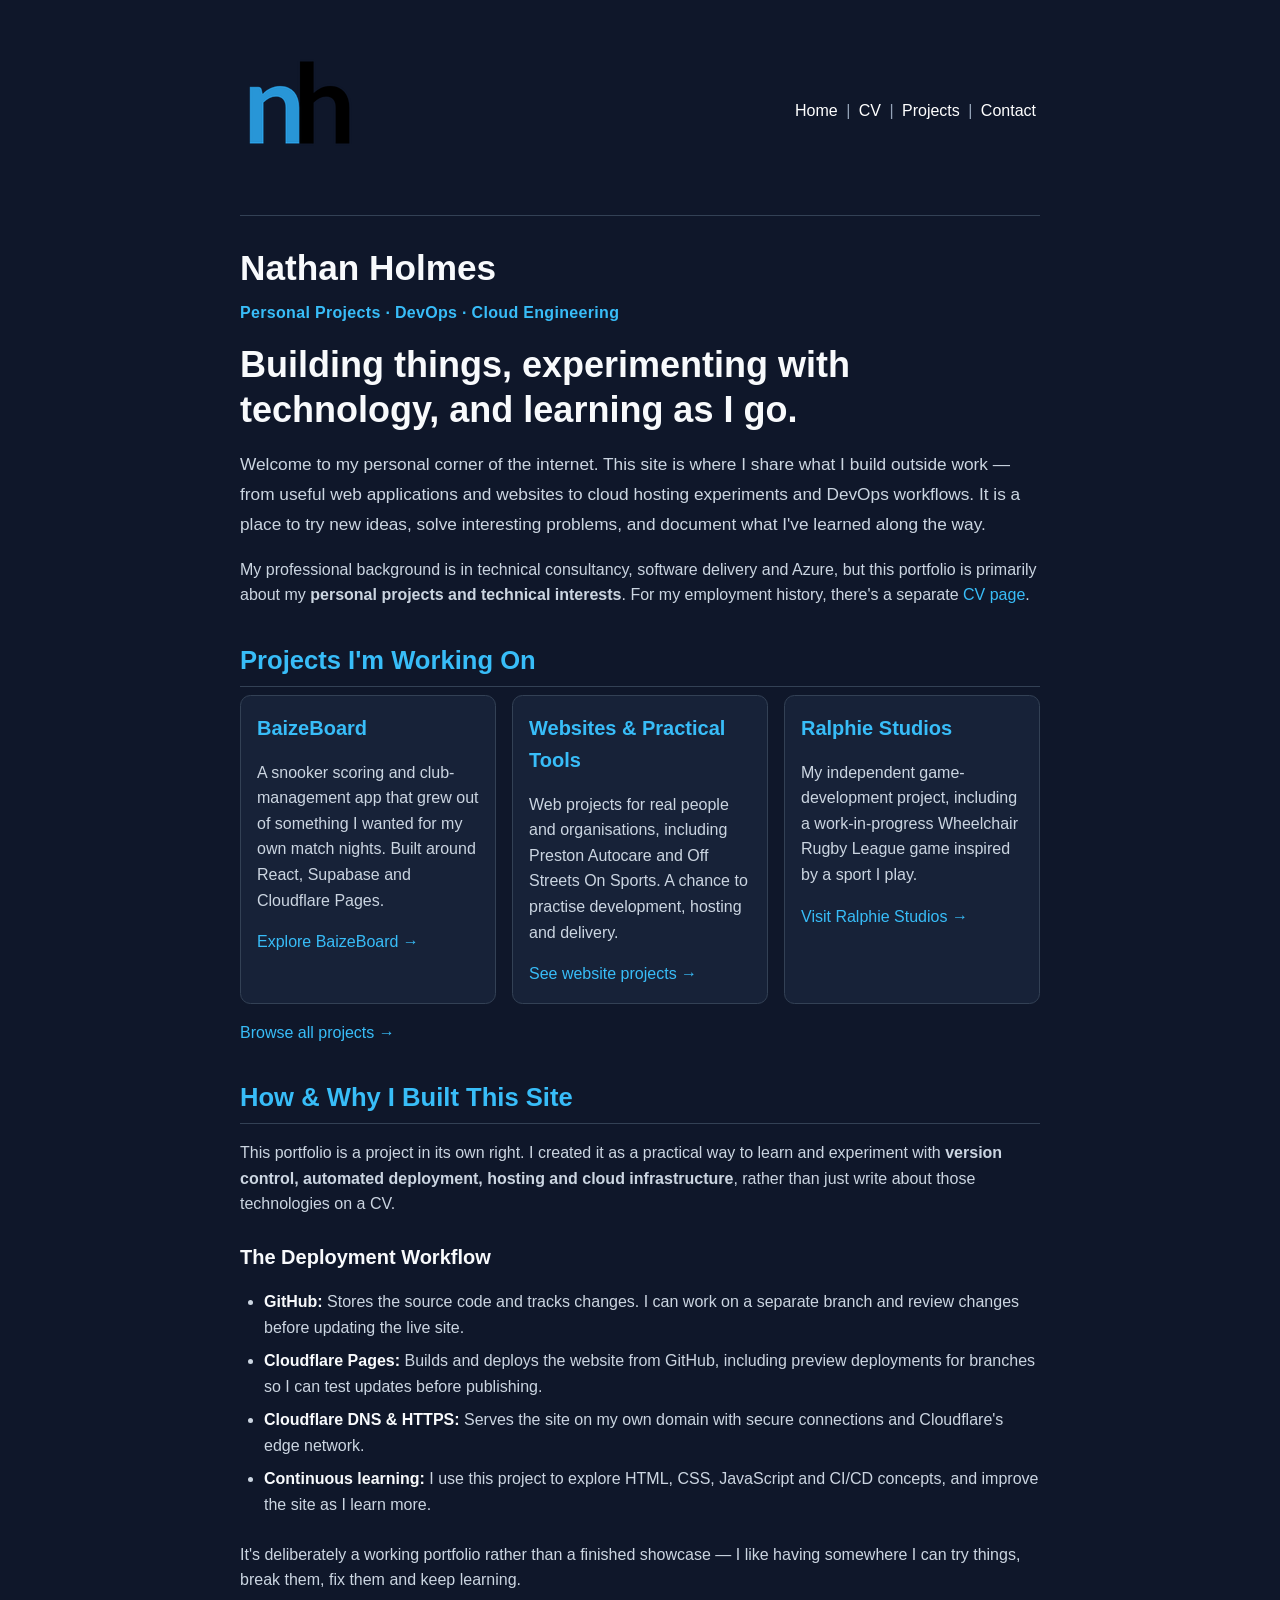
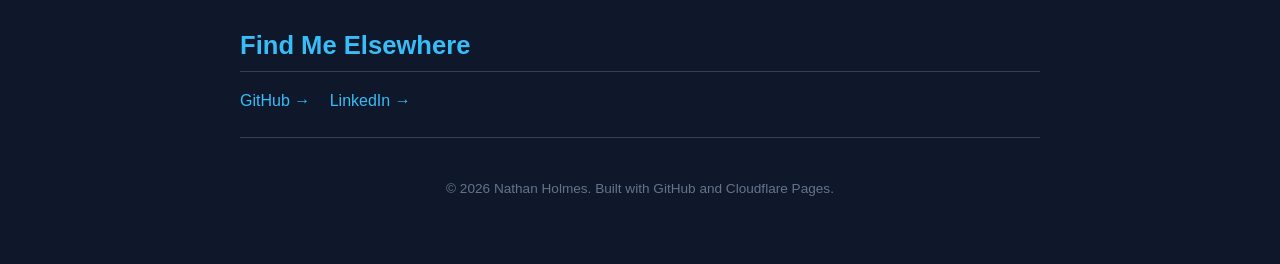
==== commit aa37d33b: "Restore personal-project and DevOps-lab focus on homepage" ====
--- a/index.html
+++ b/index.html
@@ -3,10 +3,10 @@
 <head>
     <meta charset="UTF-8">
     <meta name="viewport" content="width=device-width, initial-scale=1.0">
-    <title>Nathan Holmes | Technical Consultant, Software Implementation &amp; Cloud</title>
-    <meta name="description" content="Nathan Holmes: Technical Consultant specialising in software implementation, customer delivery, Azure, cloud migrations and DevOps.">
-    <meta property="og:title" content="Nathan Holmes | Technical Consultant, Software Implementation & Cloud">
-    <meta property="og:description" content="Nathan Holmes: Technical Consultant specialising in software implementation, customer delivery, Azure, cloud migrations and DevOps.">
+    <title>Nathan Holmes | Personal Projects, DevOps &amp; Cloud Portfolio</title>
+    <meta name="description" content="Personal projects and a hands-on DevOps portfolio by Nathan Holmes, exploring web applications, cloud deployments, GitHub workflows and Cloudflare Pages.">
+    <meta property="og:title" content="Nathan Holmes | Personal Projects, DevOps & Cloud Portfolio">
+    <meta property="og:description" content="Personal projects and practical DevOps experiments — web applications, cloud hosting and deployment workflows.">
     <meta property="og:url" content="https://nathanholmes.uk/">
     <meta property="og:type" content="website">
     <meta property="og:image" content="https://nathanholmes.uk/images/og-image.png">
@@ -23,38 +23,49 @@
 
         <main>
             <h1>Nathan Holmes</h1>
-            <p class="eyebrow">Technical Consultant · Software Implementation · Azure &amp; Cloud</p>
-            <h2 class="hero-title">Delivering software, solving complex technical problems, and making technology work for customers.</h2>
-            <p class="intro">I'm a Technical Consultant with over 10 years of IT experience, specialising in enterprise software implementation, cloud and data migrations, and customer-facing technical delivery. My background spans UK public-sector SaaS projects, Microsoft Azure, Windows Server and SQL Server, with growing expertise in DevOps and automation.</p>
+            <p class="eyebrow">Personal Projects &middot; DevOps &middot; Cloud Engineering</p>
+            <h2 class="hero-title">Building things, experimenting with technology, and learning as I go.</h2>
+            <p class="intro">Welcome to my personal corner of the internet. This site is where I share what I build outside work &mdash; from useful web applications and websites to cloud hosting experiments and DevOps workflows. It is a place to try new ideas, solve interesting problems, and document what I've learned along the way.</p>
+            <p>My professional background is in technical consultancy, software delivery and Azure, but this portfolio is primarily about my <strong>personal projects and technical interests</strong>. For my employment history, there's a separate <a href="/cv">CV page</a>.</p>
 
-<h2>What I Do</h2>
+            <h2>Projects I'm Working On</h2>
             <div class="focus-grid">
                 <section class="focus-card">
-                    <h3>Software Implementation</h3>
-                    <p>Technical installations, application configuration, requirements workshops, data migrations and go-live delivery for enterprise customers.</p>
+                    <h3>BaizeBoard</h3>
+                    <p>A snooker scoring and club-management app that grew out of something I wanted for my own match nights. Built around React, Supabase and Cloudflare Pages.</p>
+                    <p><a href="https://baizeboard.com" target="_blank" rel="noopener noreferrer">Explore BaizeBoard &rarr;</a></p>
                 </section>
                 <section class="focus-card">
-                    <h3>Azure &amp; Infrastructure</h3>
-                    <p>Cloud and hybrid migrations, SQL Server, Windows Server, IIS, networking, secure connectivity and Azure File Sync.</p>
+                    <h3>Websites &amp; Practical Tools</h3>
+                    <p>Web projects for real people and organisations, including Preston Autocare and Off Streets On Sports. A chance to practise development, hosting and delivery.</p>
+                    <p><a href="/projects">See website projects &rarr;</a></p>
                 </section>
                 <section class="focus-card">
-                    <h3>Cloud Operations &amp; DevOps</h3>
-                    <p>Kubernetes and ArgoCD operations, production troubleshooting, observability and continued learning in automation and CI/CD.</p>
+                    <h3>Ralphie Studios</h3>
+                    <p>My independent game-development project, including a work-in-progress Wheelchair Rugby League game inspired by a sport I play.</p>
+                    <p><a href="https://ralphiestudios.com" target="_blank" rel="noopener noreferrer">Visit Ralphie Studios &rarr;</a></p>
                 </section>
             </div>
+            <p><a href="/projects">Browse all projects &rarr;</a></p>
 
-            <h2>Experience at a Glance</h2>
-            <ul>
-                <li><strong>Customer delivery:</strong> D360 software deployments, upgrades and technical project delivery across local government environments.</li>
-                <li><strong>Cross-product adaptability:</strong> Independently delivered migrations in Civica's Revenues &amp; Benefits product area alongside my D360 specialism.</li>
-                <li><strong>Cloud migrations:</strong> Planning and executing moves from on-premises environments to Azure, including SQL databases and documents.</li>
-                <li><strong>Technical collaboration:</strong> Scoping workshops, Statements of Work, customer communication and coordination with project managers through go-live.</li>
-            </ul>
-            <p>Outside work, I build and maintain personal software and web projects using technologies including GitHub and Cloudflare Pages. <a href="/projects">See what I've been working on &rarr;</a></p>
+            <section id="architecture">
+                <h2>How &amp; Why I Built This Site</h2>
+                <p>This portfolio is a project in its own right. I created it as a practical way to learn and experiment with <strong>version control, automated deployment, hosting and cloud infrastructure</strong>, rather than just write about those technologies on a CV.</p>
+                <h3>The Deployment Workflow</h3>
+                <ul>
+                    <li><strong>GitHub:</strong> Stores the source code and tracks changes. I can work on a separate branch and review changes before updating the live site.</li>
+                    <li><strong>Cloudflare Pages:</strong> Builds and deploys the website from GitHub, including preview deployments for branches so I can test updates before publishing.</li>
+                    <li><strong>Cloudflare DNS &amp; HTTPS:</strong> Serves the site on my own domain with secure connections and Cloudflare's edge network.</li>
+                    <li><strong>Continuous learning:</strong> I use this project to explore HTML, CSS, JavaScript and CI/CD concepts, and improve the site as I learn more.</li>
+                </ul>
+                <p>It's deliberately a working portfolio rather than a finished showcase &mdash; I like having somewhere I can try things, break them, fix them and keep learning.</p>
+            </section>
 
-            <h2>About This Website</h2>
-            <p>This portfolio is maintained in <a href="https://github.com/nholmes-dev" target="_blank" rel="noopener noreferrer">GitHub</a> and deployed through Cloudflare Pages. It gives me a practical space to experiment with web development, deployment workflows and new technical ideas.</p>
-            <p><a href="https://www.linkedin.com/in/nathan-holmes-in/" target="_blank" rel="noopener noreferrer">Connect on LinkedIn &rarr;</a></p>
+            <h2>Find Me Elsewhere</h2>
+            <p>
+                <a href="https://github.com/nholmes-dev" target="_blank" rel="noopener noreferrer" style="margin-right: 15px;">GitHub &rarr;</a>
+                <a href="https://www.linkedin.com/in/nathan-holmes-in/" target="_blank" rel="noopener noreferrer">LinkedIn &rarr;</a>
+            </p>
         </main>
         <hr>
         <footer>
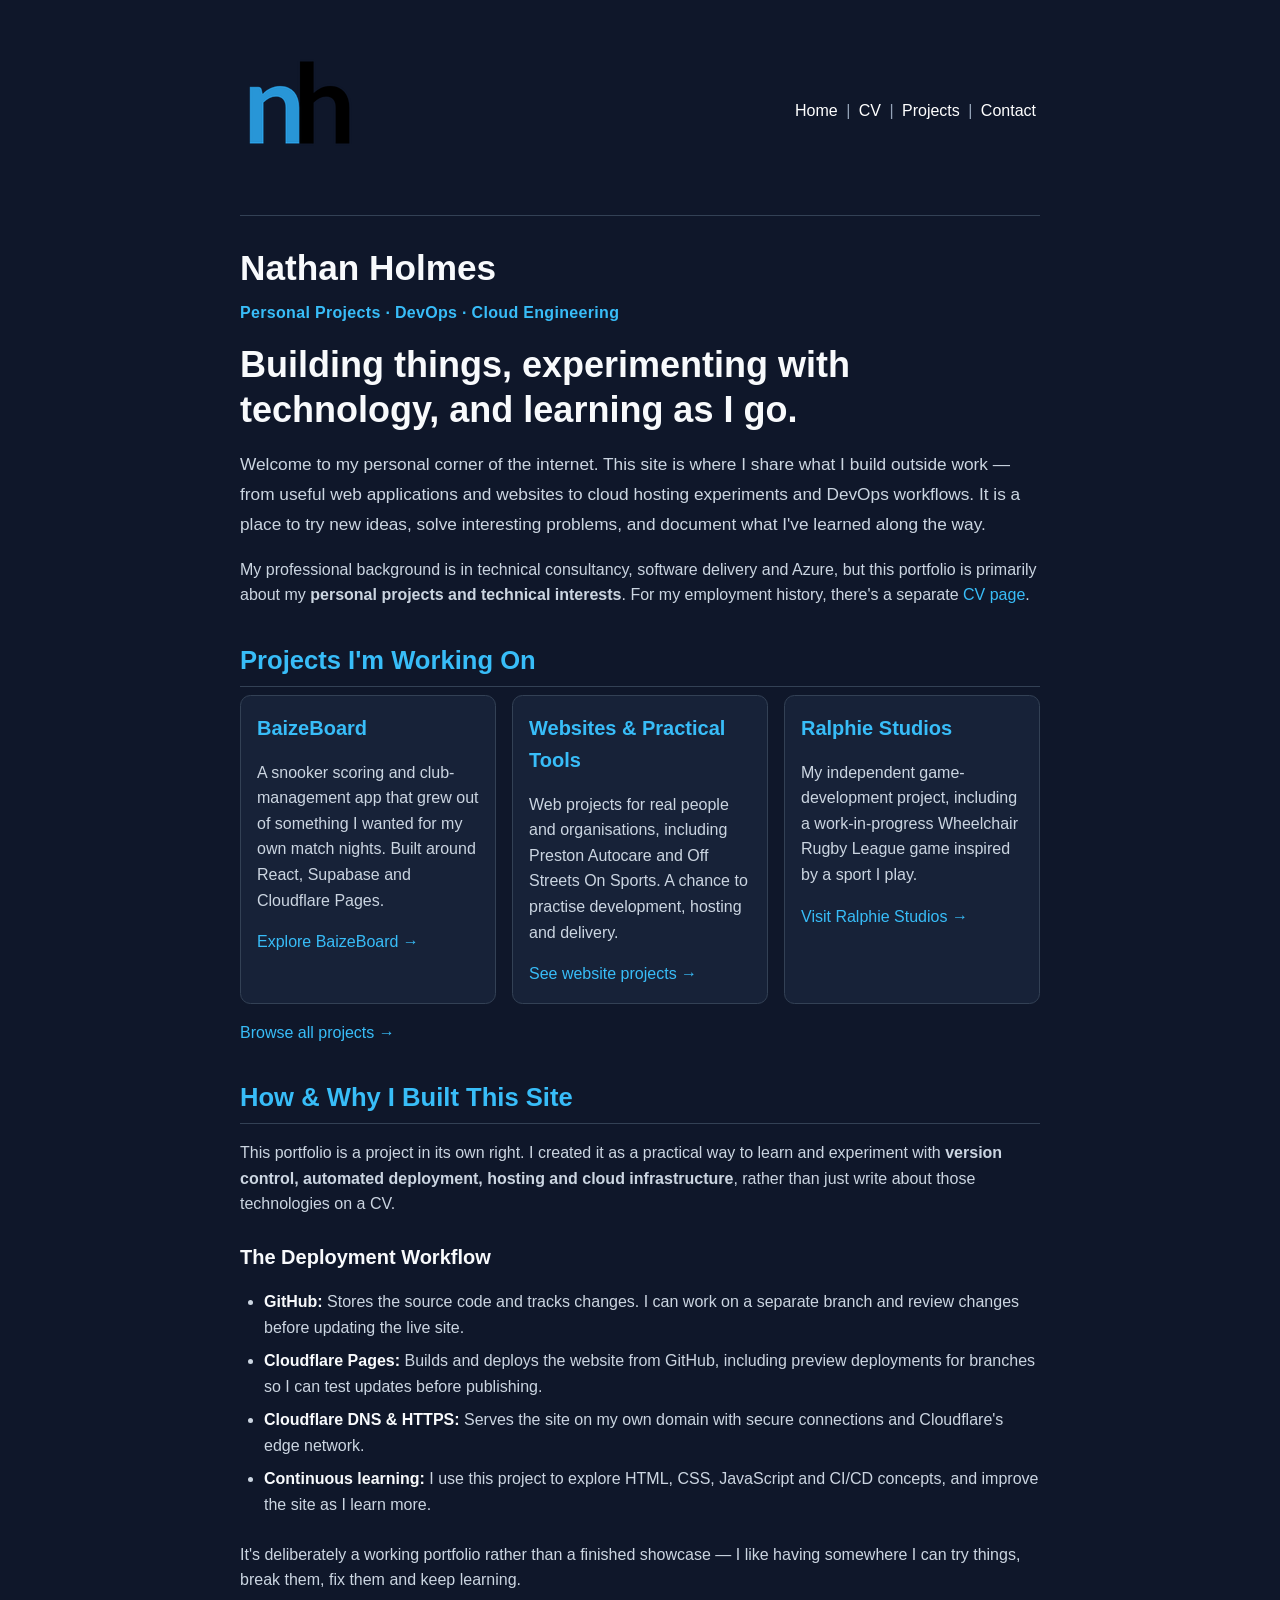
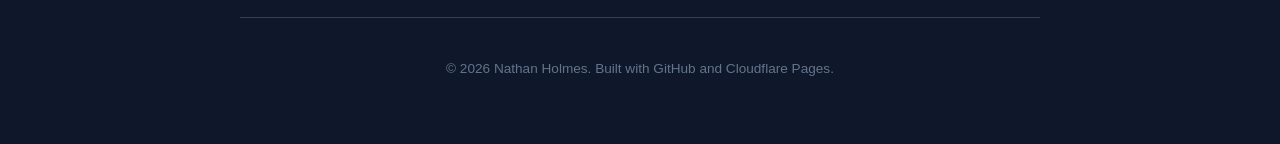
==== commit 67139b0c: "Remove redundant Find Me Elsewhere homepage section" ====
--- a/index.html
+++ b/index.html
@@ -61,11 +61,6 @@
                 <p>It's deliberately a working portfolio rather than a finished showcase &mdash; I like having somewhere I can try things, break them, fix them and keep learning.</p>
             </section>
 
-            <h2>Find Me Elsewhere</h2>
-            <p>
-                <a href="https://github.com/nholmes-dev" target="_blank" rel="noopener noreferrer" style="margin-right: 15px;">GitHub &rarr;</a>
-                <a href="https://www.linkedin.com/in/nathan-holmes-in/" target="_blank" rel="noopener noreferrer">LinkedIn &rarr;</a>
-            </p>
         </main>
         <hr>
         <footer>
